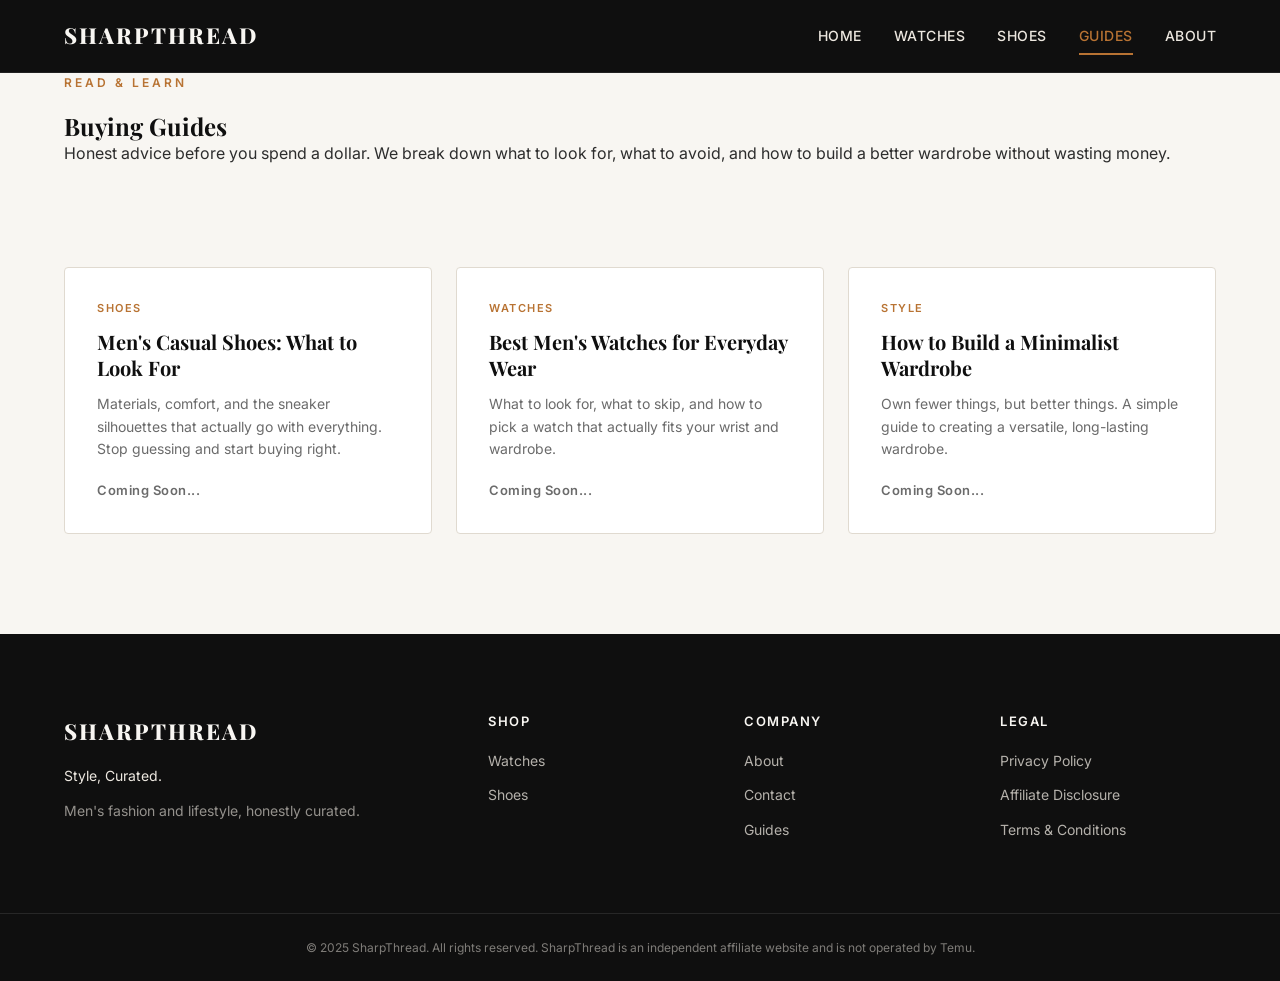
==== blog.html @ b0e2c6ac "Add initial blog.html structure and content" ====
<!DOCTYPE html>
<html lang="en">
<head>
    <meta charset="UTF-8">
    <meta name="viewport" content="width=device-width, initial-scale=1.0">
    <title>Buying Guides | SharpThread</title>
    <meta name="description" content="Honest, practical buying guides for men's fashion, shoes, watches, and accessories.">
    
    <link rel="preconnect" href="https://fonts.googleapis.com">
    <link rel="preconnect" href="https://fonts.gstatic.com" crossorigin>
    <link href="https://fonts.googleapis.com/css2?family=Playfair+Display:wght@600;700;800&family=Inter:wght@400;500;600;700&display=swap" rel="stylesheet">
    <link rel="stylesheet" href="style.css">
</head>
<body>

    <header class="site-header">
        <div class="container header-inner">
            <a href="index.html" class="logo">SHARPTHREAD</a>
            <button class="mobile-toggle" id="mobileToggle" aria-label="Toggle menu">
                <span></span><span></span><span></span>
            </button>
            <nav class="main-nav" id="mainNav">
                <a href="index.html">Home</a>
                <a href="watches.html">Watches</a>
                <a href="shoes.html">Shoes</a>
                <a href="blog.html" class="active">Guides</a>
                <a href="about.html">About</a>
            </nav>
        </div>
    </header>

    <section class="category-hero">
        <div class="container">
            <p class="hero-eyebrow">Read & Learn</p>
            <h1 class="category-title">Buying Guides</h1>
            <p class="category-intro">
                Honest advice before you spend a dollar. We break down what to look for, what to avoid, and how to build a better wardrobe without wasting money.
            </p>
        </div>
    </section>

    <section class="section">
        <div class="container">
            <div class="blog-preview-grid" style="margin-bottom: 0;">
                
                <!-- Guide 1 -->
                <div class="blog-preview-card">
                    <span class="blog-tag">Shoes</span>
                    <h3>Men's Casual Shoes: What to Look For</h3>
                    <p>Materials, comfort, and the sneaker silhouettes that actually go with everything. Stop guessing and start buying right.</p>
                    <span class="blog-read-more" style="color: var(--slate-light); cursor: not-allowed;">Coming Soon...</span>
                </div>

                <!-- Guide 2 -->
                <div class="blog-preview-card">
                    <span class="blog-tag">Watches</span>
                    <h3>Best Men's Watches for Everyday Wear</h3>
                    <p>What to look for, what to skip, and how to pick a watch that actually fits your wrist and wardrobe.</p>
                    <span class="blog-read-more" style="color: var(--slate-light); cursor: not-allowed;">Coming Soon...</span>
                </div>

                <!-- Guide 3 -->
                <div class="blog-preview-card">
                    <span class="blog-tag">Style</span>
                    <h3>How to Build a Minimalist Wardrobe</h3>
                    <p>Own fewer things, but better things. A simple guide to creating a versatile, long-lasting wardrobe.</p>
                    <span class="blog-read-more" style="color: var(--slate-light); cursor: not-allowed;">Coming Soon...</span>
                </div>

            </div>
        </div>
    </section>

    <footer class="site-footer">
        <div class="container footer-inner">
            <div class="footer-brand">
                <div class="logo">SHARPTHREAD</div>
                <p>Style, Curated.</p>
                <p class="footer-tagline">Men's fashion and lifestyle, honestly curated.</p>
            </div>
            <div class="footer-links">
                <div class="footer-col">
                    <h4>Shop</h4>
                    <a href="watches.html">Watches</a>
                    <a href="shoes.html">Shoes</a>
                </div>
                <div class="footer-col">
                    <h4>Company</h4>
                    <a href="about.html">About</a>
                    <a href="contact.html">Contact</a>
                    <a href="blog.html">Guides</a>
                </div>
                <div class="footer-col">
                    <h4>Legal</h4>
                    <a href="policies.html">Privacy Policy</a>
                    <a href="policies.html">Affiliate Disclosure</a>
                    <a href="policies.html">Terms & Conditions</a>
                </div>
            </div>
        </div>
        <div class="footer-bottom">
            <div class="container">
                <p>© 2025 SharpThread. All rights reserved. SharpThread is an independent affiliate website and is not operated by Temu.</p>
            </div>
        </div>
    </footer>

    <script src="script.js"></script>
</body>
</html>
---- style.css ----
/* ============================================
   SHARPTHREAD — Design System
   Palette: Midnight & Copper
   Fonts: Playfair Display (headings) + Inter (body)
   ============================================ */

/* ---------- RESET & BASE ---------- */
* {
    margin: 0;
    padding: 0;
    box-sizing: border-box;
}

:root {
    --charcoal: #0F0F0F;
    --charcoal-soft: #1A1A1A;
    --off-white: #F8F6F2;
    --cream: #EDE8E0;
    --copper: #B87333;
    --copper-light: #D4904E;
    --slate: #2D2D2D;
    --slate-light: #6B6B6B;
    --border: #E0DAD0;
    --font-heading: 'Playfair Display', Georgia, serif;
    --font-body: 'Inter', -apple-system, BlinkMacSystemFont, sans-serif;
}

html {
    scroll-behavior: smooth;
}

body {
    font-family: var(--font-body);
    background: var(--off-white);
    color: var(--slate);
    line-height: 1.6;
    font-size: 16px;
    -webkit-font-smoothing: antialiased;
}

h1, h2, h3, h4 {
    font-family: var(--font-heading);
    color: var(--charcoal);
    line-height: 1.2;
    font-weight: 700;
}

a {
    color: inherit;
    text-decoration: none;
}

img {
    max-width: 100%;
    display: block;
}

.container {
    max-width: 1200px;
    margin: 0 auto;
    padding: 0 24px;
}

/* ---------- HEADER ---------- */
.site-header {
    background: var(--charcoal);
    position: sticky;
    top: 0;
    z-index: 100;
    border-bottom: 1px solid rgba(255,255,255,0.08);
}

.header-inner {
    display: flex;
    align-items: center;
    justify-content: space-between;
    height: 72px;
    position: relative;
}

.logo {
    font-family: var(--font-heading);
    font-size: 22px;
    font-weight: 800;
    letter-spacing: 2px;
    color: var(--off-white);
    text-decoration: none;
}

.logo:hover {
    color: var(--copper);
    transition: color 0.2s;
}

.main-nav {
    display: flex;
    gap: 32px;
    align-items: center;
}

.main-nav a {
    color: var(--cream);
    font-size: 14px;
    font-weight: 500;
    letter-spacing: 0.5px;
    text-transform: uppercase;
    transition: color 0.2s;
    position: relative;
    padding: 8px 0;
}

.main-nav a:hover,
.main-nav a.active {
    color: var(--copper);
}

.main-nav a.active::after {
    content: '';
    position: absolute;
    bottom: 0;
    left: 0;
    right: 0;
    height: 2px;
    background: var(--copper);
}

/* Mobile toggle */
.mobile-toggle {
    display: none;
    background: none;
    border: none;
    cursor: pointer;
    padding: 8px;
    flex-direction: column;
    gap: 5px;
}

.mobile-toggle span {
    display: block;
    width: 24px;
    height: 2px;
    background: var(--off-white);
    transition: all 0.3s;
}

/* ---------- HERO ---------- */
.hero {
    background: linear-gradient(135deg, var(--charcoal) 0%, #1E1E1E 100%);
    color: var(--off-white);
    padding: 100px 0 120px;
    text-align: center;
    position: relative;
    overflow: hidden;
}

.hero::before {
    content: '';
    position: absolute;
    top: -50%;
    right: -20%;
    width: 600px;
    height: 600px;
    background: radial-gradient(circle, rgba(184,115,51,0.15) 0%, transparent 70%);
    pointer-events: none;
}

.hero-inner {
    position: relative;
    z-index: 1;
    max-width: 800px;
}

.hero-eyebrow {
    text-transform: uppercase;
    letter-spacing: 3px;
    font-size: 12px;
    color: var(--copper);
    font-weight: 600;
    margin-bottom: 20px;
}

.hero-title {
    font-size: clamp(48px, 8vw, 96px);
    color: var(--off-white);
    margin-bottom: 24px;
    line-height: 1;
    letter-spacing: -1px;
}

.hero-subtitle {
    font-size: 18px;
    color: var(--cream);
    max-width: 600px;
    margin: 0 auto 40px;
    line-height: 1.7;
    opacity: 0.9;
}

.hero-actions {
    display: flex;
    gap: 16px;
    justify-content: center;
    flex-wrap: wrap;
}

/* ---------- BUTTONS ---------- */
.btn {
    display: inline-block;
    padding: 14px 32px;
    font-family: var(--font-body);
    font-size: 14px;
    font-weight: 600;
    letter-spacing: 1.5px;
    text-transform: uppercase;
    border-radius: 2px;
    cursor: pointer;
    transition: all 0.25s ease;
    border: none;
    text-align: center;
}

.btn-primary {
    background: var(--copper);
    color: #fff;
}

.btn-primary:hover {
    background: var(--copper-light);
    transform: translateY(-1px);
}

.btn-ghost {
    background: transparent;
    color: var(--off-white);
    border: 1px solid rgba(255,255,255,0.3);
}

.btn-ghost:hover {
    border-color: var(--copper);
    color: var(--copper);
}

.btn-outline {
    background: transparent;
    color: var(--charcoal);
    border: 1.5px solid var(--charcoal);
}

.btn-outline:hover {
    background: var(--charcoal);
    color: var(--off-white);
}

.btn-temu {
    background: var(--charcoal);
    color: var(--off-white);
    width: 100%;
    padding: 12px 20px;
    font-size: 12px;
    letter-spacing: 1.2px;
}

.btn-temu:hover {
    background: var(--copper);
}

/* ---------- SECTIONS ---------- */
.section {
    padding: 100px 0;
}

.section-alt {
    background: var(--cream);
}

.section-head {
    text-align: center;
    margin-bottom: 60px;
}

.section-title {
    font-size: clamp(32px, 5vw, 48px);
    margin-bottom: 12px;
}

.section-subtitle {
    font-size: 16px;
    color: var(--slate-light);
    max-width: 500px;
    margin: 0 auto;
}

/* ---------- CATEGORY GRID ---------- */
.category-grid {
    display: grid;
    grid-template-columns: repeat(auto-fit, minmax(200px, 1fr));
    gap: 20px;
}

.category-card {
    background: #fff;
    border: 1px solid var(--border);
    border-radius: 4px;
    padding: 40px 24px;
    text-align: center;
    transition: all 0.3s ease;
    display: flex;
    flex-direction: column;
    align-items: center;
    gap: 8px;
}

.category-card:hover {
    border-color: var(--copper);
    transform: translateY(-4px);
    box-shadow: 0 12px 24px rgba(15,15,15,0.08);
}

.category-icon {
    font-size: 48px;
    margin-bottom: 8px;
    line-height: 1;
}

.category-card h3 {
    font-size: 22px;
    margin-bottom: 4px;
}

.category-card span {
    font-size: 13px;
    color: var(--slate-light);
}

/* ---------- PRODUCT GRID ---------- */
.product-grid {
    display: grid;
    grid-template-columns: repeat(auto-fit, minmax(240px, 1fr));
    gap: 24px;
}

.product-card {
    background: #fff;
    border: 1px solid var(--border);
    border-radius: 4px;
    overflow: hidden;
    transition: all 0.3s ease;
    display: flex;
    flex-direction: column;
}

.product-card:hover {
    border-color: var(--copper);
    box-shadow: 0 12px 32px rgba(15,15,15,0.1);
    transform: translateY(-2px);
}

.product-image {
    position: relative;
    background: var(--cream);
    aspect-ratio: 4 / 5;
    display: flex;
    align-items: center;
    justify-content: center;
    overflow: hidden;
}

.product-placeholder {
    font-size: 72px;
    opacity: 0.5;
}

.product-category-tag {
    position: absolute;
    top: 12px;
    left: 12px;
    background: var(--charcoal);
    color: var(--off-white);
    font-size: 10px;
    letter-spacing: 1.5px;
    text-transform: uppercase;
    padding: 4px 10px;
    font-weight: 600;
    border-radius: 2px;
    z-index: 2;
}

.product-info {
    padding: 24px;
    display: flex;
    flex-direction: column;
    gap: 12px;
    flex: 1;
}

.product-info h3 {
    font-size: 18px;
    line-height: 1.3;
}

.product-desc {
    font-size: 14px;
    color: var(--slate-light);
    line-height: 1.5;
    flex: 1;
}

.demo-notice {
    text-align: center;
    font-size: 13px;
    color: var(--slate-light);
    margin-top: 40px;
    padding: 16px;
    background: #fff;
    border: 1px dashed var(--border);
    border-radius: 4px;
}

/* ---------- BLOG PREVIEW ---------- */
.blog-preview-grid {
    display: grid;
    grid-template-columns: repeat(auto-fit, minmax(280px, 1fr));
    gap: 24px;
    margin-bottom: 48px;
}

.blog-preview-card {
    background: #fff;
    border: 1px solid var(--border);
    border-radius: 4px;
    padding: 32px;
    transition: all 0.3s ease;
    display: flex;
    flex-direction: column;
    gap: 12px;
}

.blog-preview-card:hover {
    border-color: var(--copper);
    transform: translateY(-2px);
}

.blog-tag {
    font-size: 11px;
    letter-spacing: 1.5px;
    text-transform: uppercase;
    color: var(--copper);
    font-weight: 600;
}

.blog-preview-card h3 {
    font-size: 20px;
    line-height: 1.3;
}

.blog-preview-card p {
    font-size: 14px;
    color: var(--slate-light);
    line-height: 1.6;
    flex: 1;
}

.blog-read-more {
    font-size: 13px;
    font-weight: 600;
    color: var(--charcoal);
    letter-spacing: 0.5px;
    margin-top: 8px;
}

.blog-preview-card:hover .blog-read-more {
    color: var(--copper);
}

.center-action {
    text-align: center;
}

/* ---------- DISCLOSURE ---------- */
.disclosure {
    background: var(--cream);
    padding: 32px 0;
    border-top: 1px solid var(--border);
    border-bottom: 1px solid var(--border);
}

.disclosure p {
    font-size: 13px;
    color: var(--slate);
    text-align: center;
    max-width: 800px;
    margin: 0 auto;
    line-height: 1.7;
}

.disclosure strong {
    color: var(--charcoal);
}

/* ---------- FOOTER ---------- */
.site-footer {
    background: var(--charcoal);
    color: var(--cream);
    padding: 80px 0 0;
}

.footer-inner {
    display: grid;
    grid-template-columns: 1fr 2fr;
    gap: 60px;
    padding-bottom: 60px;
}

.footer-brand .logo {
    color: var(--off-white);
    margin-bottom: 16px;
    display: inline-block;
}

.footer-brand p {
    color: var(--cream);
    font-size: 14px;
    margin-bottom: 4px;
}

.footer-tagline {
    opacity: 0.6;
    margin-top: 12px !important;
}

.footer-links {
    display: grid;
    grid-template-columns: repeat(3, 1fr);
    gap: 40px;
}

.footer-col h4 {
    color: var(--off-white);
    font-family: var(--font-body);
    font-size: 13px;
    letter-spacing: 1.5px;
    text-transform: uppercase;
    margin-bottom: 20px;
    font-weight: 600;
}

.footer-col a {
    display: block;
    color: var(--cream);
    font-size: 14px;
    margin-bottom: 12px;
    opacity: 0.75;
    transition: opacity 0.2s;
}

.footer-col a:hover {
    opacity: 1;
    color: var(--copper);
}

.footer-bottom {
    border-top: 1px solid rgba(255,255,255,0.1);
    padding: 24px 0;
}

.footer-bottom p {
    font-size: 12px;
    color: var(--cream);
    opacity: 0.5;
    text-align: center;
}

/* ---------- MOBILE ---------- */
@media (max-width: 768px) {
    .header-inner {
        height: 64px;
    }
    
    .mobile-toggle {
        display: flex;
    }
    
    .main-nav {
        display: none;
        position: absolute;
        top: 100%;
        left: 0;
        right: 0;
        background: var(--charcoal);
        flex-direction: column;
        gap: 0;
        padding: 16px 24px;
        border-top: 1px solid rgba(255,255,255,0.1);
    }
    
    .main-nav.open {
        display: flex;
    }
    
    .main-nav a {
        padding: 12px 0;
        width: 100%;
        border-bottom: 1px solid rgba(255,255,255,0.05);
    }
    
    .main-nav a:last-child {
        border-bottom: none;
    }
    
    .hero {
        padding: 60px 0 80px;
    }
    
    .section {
        padding: 60px 0;
    }
    
    .section-head {
        margin-bottom: 40px;
    }
    
    .category-grid {
        grid-template-columns: repeat(2, 1fr);
        gap: 12px;
    }
    
    .category-card {
        padding: 24px 16px;
    }
    
    .category-icon {
        font-size: 36px;
    }
    
    .category-card h3 {
        font-size: 18px;
    }
    
    .category-card span {
        font-size: 12px;
    }
    
    .product-grid {
        grid-template-columns: repeat(2, 1fr);
        gap: 12px;
    }
    
    .product-info {
        padding: 16px;
    }
    
    .product-info h3 {
        font-size: 15px;
    }
    
    .product-desc {
        font-size: 12px;
    }
    
    .btn-temu {
        padding: 10px 12px;
        font-size: 11px;
    }
    
    .blog-preview-grid {
        grid-template-columns: 1fr;
    }
    
    .footer-inner {
        grid-template-columns: 1fr;
        gap: 40px;
    }
    
    .footer-links {
        grid-template-columns: repeat(2, 1fr);
        gap: 24px;
    }
}

@media (max-width: 480px) {
    .container {
        padding: 0 16px;
    }
    
    .hero-actions {
        flex-direction: column;
        width: 100%;
    }
    
    .hero-actions .btn {
        width: 100%;
    }
}
   
/* ---------- 2-COLUMN CATEGORY GRID ---------- */
.category-grid-2 {
    grid-template-columns: repeat(2, 1fr);
    max-width: 720px;
    margin: 0 auto;
    gap: 24px;
}

.category-grid-2 .category-card {
    padding: 56px 32px;
}

.category-grid-2 .category-icon {
    font-size: 64px;
}

@media (max-width: 600px) {
    .category-grid-2 {
        grid-template-columns: 1fr;
        gap: 16px;
    }
    .category-grid-2 .category-card {
        padding: 40px 24px;
    }
    .category-grid-2 .category-icon {
        font-size: 48px;
    }
}


/* ---------- ABOUT PAGE STYLES ---------- */
.content-wrapper {
    max-width: 800px;
    margin: 0 auto;
}

.content-wrapper h2 {
    font-size: 28px;
    margin-top: 48px;
    margin-bottom: 16px;
}

.content-wrapper h2:first-child {
    margin-top: 0;
}

.content-wrapper p {
    font-size: 16px;
    color: var(--slate);
    line-height: 1.8;
    margin-bottom: 20px;
}

.content-list {
    margin-bottom: 24px;
    padding-left: 20px;
}

.content-list li {
    font-size: 16px;
    color: var(--slate);
    line-height: 1.8;
    margin-bottom: 12px;
}

.content-list strong {
    color: var(--charcoal);
}

.about-cta {
    margin-top: 64px;
    padding: 40px;
    background: var(--cream);
    border-radius: 4px;
    text-align: center;
}

.about-cta h3 {
    font-size: 24px;
    margin-bottom: 8px;
}

.about-cta p {
    margin-bottom: 24px;
    color: var(--slate-light);
}
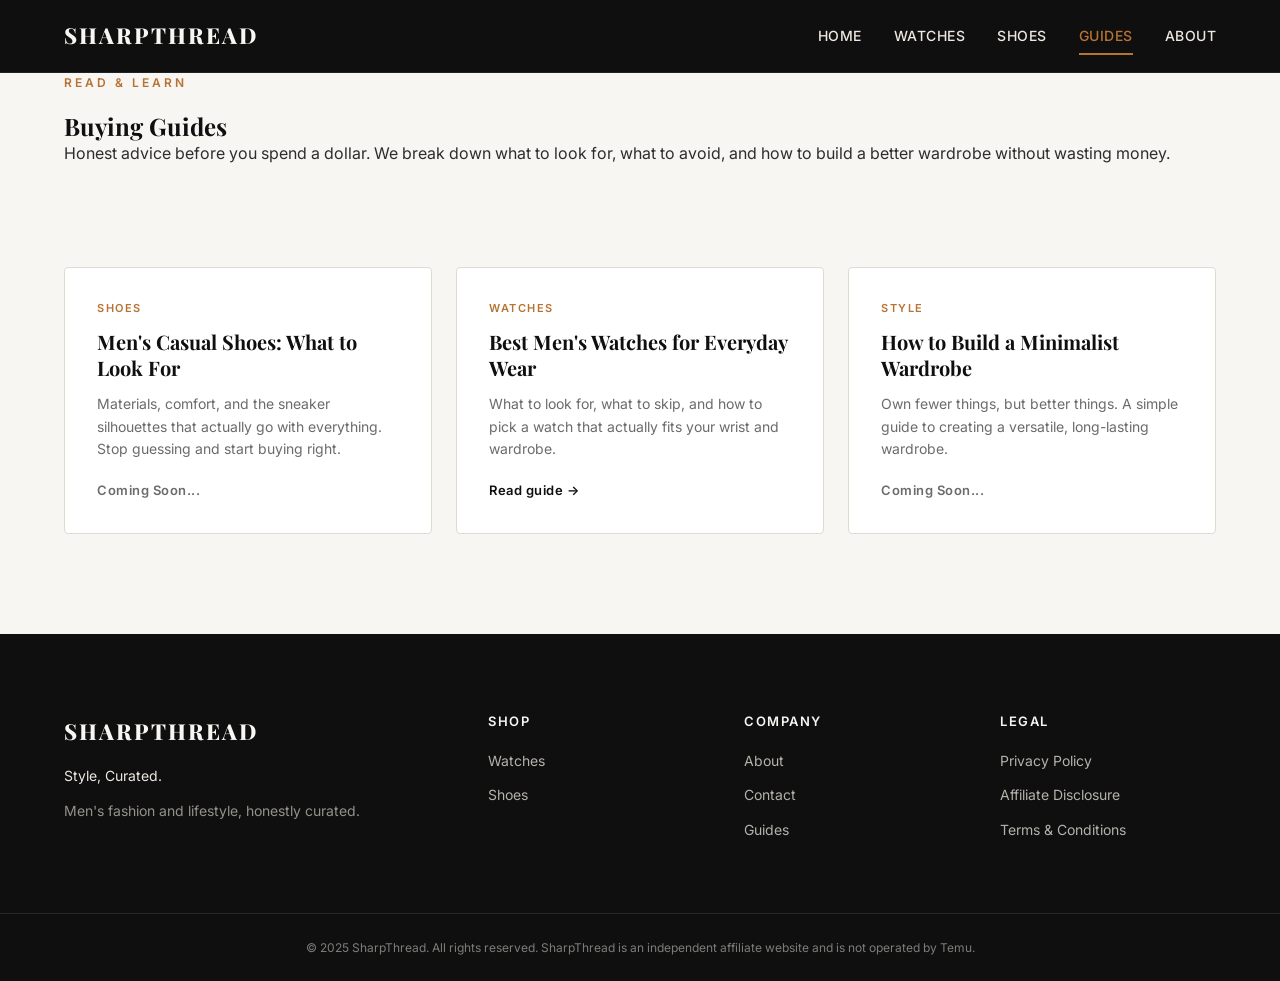
==== commit 94450a84: "Replace static watches preview with link to guide Updated the blog section to include a link for the" ====
--- a/blog.html
+++ b/blog.html
@@ -51,14 +51,13 @@
                     <span class="blog-read-more" style="color: var(--slate-light); cursor: not-allowed;">Coming Soon...</span>
                 </div>
 
-                <!-- Guide 2 -->
-                <div class="blog-preview-card">
-                    <span class="blog-tag">Watches</span>
-                    <h3>Best Men's Watches for Everyday Wear</h3>
-                    <p>What to look for, what to skip, and how to pick a watch that actually fits your wrist and wardrobe.</p>
-                    <span class="blog-read-more" style="color: var(--slate-light); cursor: not-allowed;">Coming Soon...</span>
-                </div>
-
+                 <!-- Guide 2 -->
+<a href="blog-watches-guide.html" class="blog-preview-card">
+    <span class="blog-tag">Watches</span>
+    <h3>Best Men's Watches for Everyday Wear</h3>
+    <p>What to look for, what to skip, and how to pick a watch that actually fits your wrist and wardrobe.</p>
+    <span class="blog-read-more">Read guide →</span>
+</a>
                 <!-- Guide 3 -->
                 <div class="blog-preview-card">
                     <span class="blog-tag">Style</span>
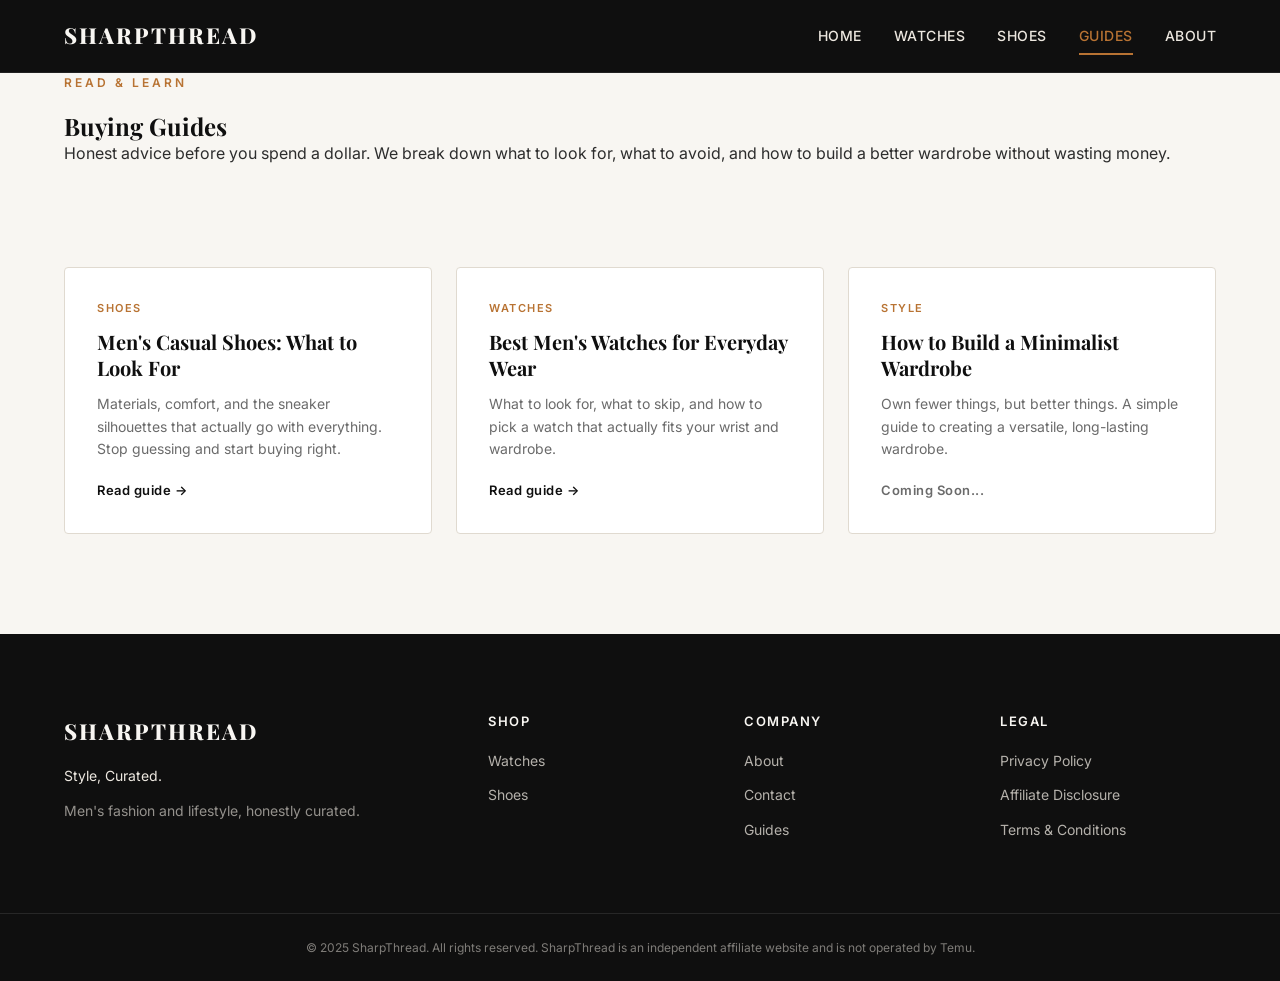
==== commit 1735ceb2: "Update blog preview for shoes guide" ====
--- a/blog.html
+++ b/blog.html
@@ -43,13 +43,13 @@
         <div class="container">
             <div class="blog-preview-grid" style="margin-bottom: 0;">
                 
-                <!-- Guide 1 -->
-                <div class="blog-preview-card">
-                    <span class="blog-tag">Shoes</span>
-                    <h3>Men's Casual Shoes: What to Look For</h3>
-                    <p>Materials, comfort, and the sneaker silhouettes that actually go with everything. Stop guessing and start buying right.</p>
-                    <span class="blog-read-more" style="color: var(--slate-light); cursor: not-allowed;">Coming Soon...</span>
-                </div>
+                 <!-- Guide 1 -->
+<a href="blog-shoes-guide.html" class="blog-preview-card">
+    <span class="blog-tag">Shoes</span>
+    <h3>Men's Casual Shoes: What to Look For</h3>
+    <p>Materials, comfort, and the sneaker silhouettes that actually go with everything. Stop guessing and start buying right.</p>
+    <span class="blog-read-more">Read guide →</span>
+</a>
 
                  <!-- Guide 2 -->
 <a href="blog-watches-guide.html" class="blog-preview-card">
